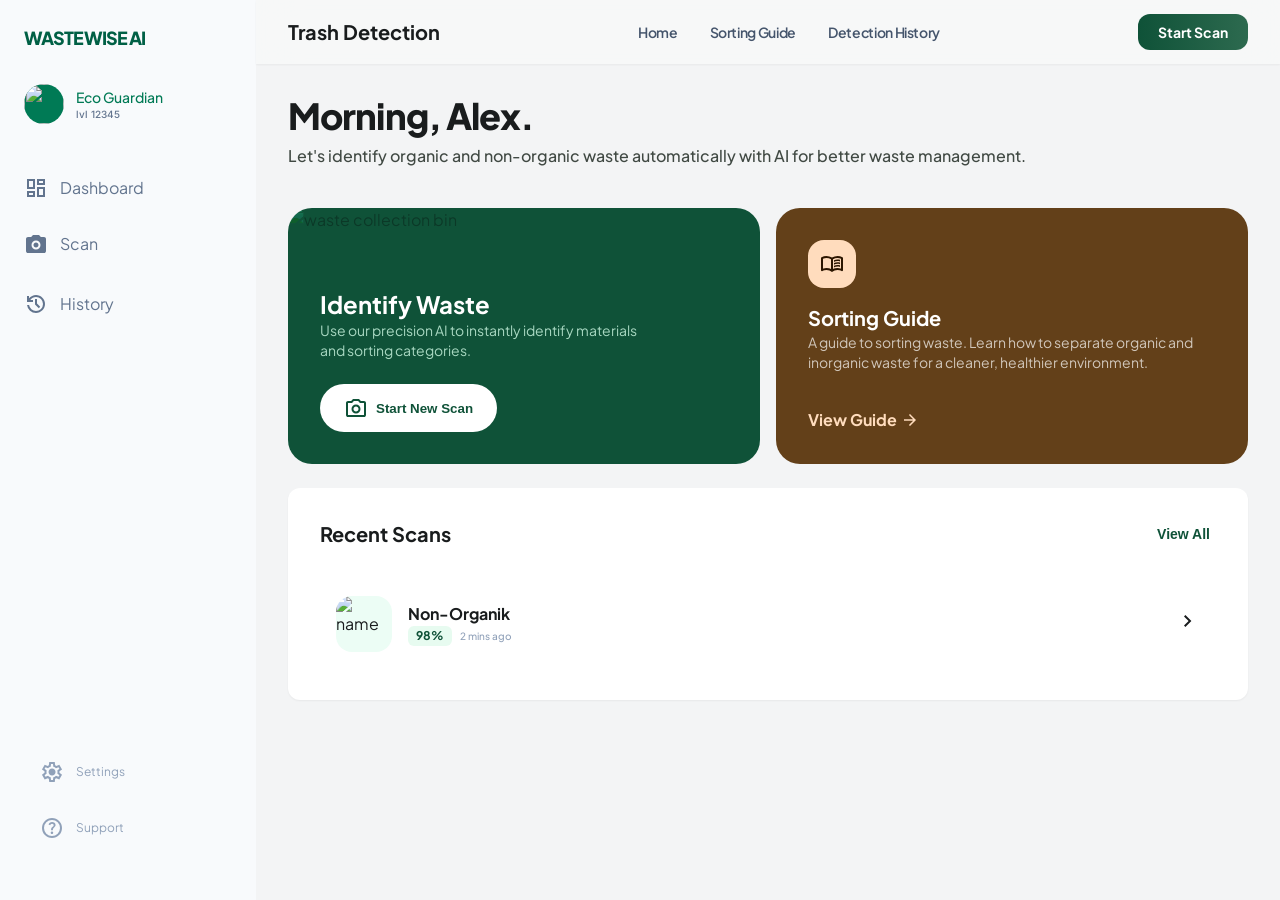
==== templates/dashboard.html @ e3025973 "flask project" ====
<!doctype html>
<html lang="en">
  <head>
    <meta charset="utf-8" />
    <meta content="width=device-width, initial-scale=1.0" name="viewport" />
    <title>Dashboard</title>
    <link rel="stylesheet" href="/static/main.css" />
    <!-- <link
      rel="stylesheet"
      href="{{ url_for('static', filename='main.css') }}"
    /> -->
  </head>
  <body class="body-dashboard">
    <aside>
      <div class="sidebar-container">
        <h1 class="title-app">WasteWise AI</h1>
        <div class="sidebar-user">
          <div class="sidebar-user-image">
            <img
              class="image-user"
              data-alt="image-user"
              src="https://lh3.googleusercontent.com/aida-public/[base64]"
            />
          </div>
          <div>
            <p class="user-name">Eco Guardian</p>
            <p class="user-description">lvl 12345</p>
          </div>
        </div>
      </div>
      <nav class="sidebar-nav">
        <a class="sidebar-menu" href="/dashboard">
          <svg
            xmlns="http://www.w3.org/2000/svg"
            width="24"
            height="24"
            viewBox="0 0 24 24"
          >
            <path
              fill="currentColor"
              d="M13 9V3h8v6zM3 13V3h8v10zm10 8V11h8v10zM3 21v-6h8v6zm2-10h4V5H5zm10 8h4v-6h-4zm0-12h4V5h-4zM5 19h4v-2H5zm4-2"
            />
          </svg>
          <span class="font-headline font-medium text-sm">Dashboard</span>
        </a>
        <a class="sidebar-menu" href="/scan">
          <svg
            xmlns="http://www.w3.org/2000/svg"
            width="24"
            height="24"
            viewBox="0 0 24 24"
          >
            <path
              fill="currentColor"
              d="M12 17.5q1.875 0 3.188-1.312T16.5 13t-1.312-3.187T12 8.5T8.813 9.813T7.5 13t1.313 3.188T12 17.5m0-2q-1.05 0-1.775-.725T9.5 13t.725-1.775T12 10.5t1.775.725T14.5 13t-.725 1.775T12 15.5M4 21q-.825 0-1.412-.587T2 19V7q0-.825.588-1.412T4 5h3.15L9 3h6l1.85 2H20q.825 0 1.413.588T22 7v12q0 .825-.587 1.413T20 21z"
            />
          </svg>
          <span class="font-headline font-medium text-sm">Scan</span>
        </a>
        <a class="sidebar-menu" href="/history">
          <svg
            xmlns="http://www.w3.org/2000/svg"
            width="24"
            height="24"
            viewBox="0 0 24 24"
          >
            <path
              fill="currentColor"
              d="M12 21q-3.45 0-6.012-2.287T3.05 13H5.1q.35 2.6 2.313 4.3T12 19q2.925 0 4.963-2.037T19 12t-2.037-4.962T12 5q-1.725 0-3.225.8T6.25 8H9v2H3V4h2v2.35q1.275-1.6 3.113-2.475T12 3q1.875 0 3.513.713t2.85 1.924t1.925 2.85T21 12t-.712 3.513t-1.925 2.85t-2.85 1.925T12 21m2.8-4.8L11 12.4V7h2v4.6l3.2 3.2z"
            />
          </svg>
          <span class="font-headline font-medium text-sm">History</span>
        </a>
      </nav>
      <div class="sidebar-down">
        <a class="sidebar-additional" href="/settings">
          <svg
            xmlns="http://www.w3.org/2000/svg"
            width="24"
            height="24"
            viewBox="0 0 24 24"
          >
            <path
              fill="currentColor"
              d="m9.25 22l-.4-3.2q-.325-.125-.612-.3t-.563-.375L4.7 19.375l-2.75-4.75l2.575-1.95Q4.5 12.5 4.5 12.338v-.675q0-.163.025-.338L1.95 9.375l2.75-4.75l2.975 1.25q.275-.2.575-.375t.6-.3l.4-3.2h5.5l.4 3.2q.325.125.613.3t.562.375l2.975-1.25l2.75 4.75l-2.575 1.95q.025.175.025.338v.674q0 .163-.05.338l2.575 1.95l-2.75 4.75l-2.95-1.25q-.275.2-.575.375t-.6.3l-.4 3.2zM11 20h1.975l.35-2.65q.775-.2 1.438-.587t1.212-.938l2.475 1.025l.975-1.7l-2.15-1.625q.125-.35.175-.737T17.5 12t-.05-.787t-.175-.738l2.15-1.625l-.975-1.7l-2.475 1.05q-.55-.575-1.212-.962t-1.438-.588L13 4h-1.975l-.35 2.65q-.775.2-1.437.588t-1.213.937L5.55 7.15l-.975 1.7l2.15 1.6q-.125.375-.175.75t-.05.8q0 .4.05.775t.175.75l-2.15 1.625l.975 1.7l2.475-1.05q.55.575 1.213.963t1.437.587zm1.05-4.5q1.45 0 2.475-1.025T15.55 12t-1.025-2.475T12.05 8.5q-1.475 0-2.488 1.025T8.55 12t1.013 2.475T12.05 15.5M12 12"
            />
          </svg>
          <span>Settings</span>
        </a>
        <a class="sidebar-additional" href="/support">
          <svg
            xmlns="http://www.w3.org/2000/svg"
            width="24"
            height="24"
            viewBox="0 0 24 24"
          >
            <path
              fill="currentColor"
              d="M12.838 17.638q.362-.363.362-.888t-.362-.888t-.888-.362t-.887.363t-.363.887t.363.888t.887.362t.888-.363M11.05 14.15h1.85q0-.825.188-1.3t1.062-1.3q.65-.65 1.025-1.238T15.55 8.9q0-1.4-1.025-2.15T12.1 6q-1.425 0-2.312.75T8.55 8.55l1.65.65q.125-.45.563-.975T12.1 7.7q.8 0 1.2.438t.4.962q0 .5-.3.938t-.75.812q-1.1.975-1.35 1.475t-.25 1.825M12 22q-2.075 0-3.9-.787t-3.175-2.138T2.788 15.9T2 12t.788-3.9t2.137-3.175T8.1 2.788T12 2t3.9.788t3.175 2.137T21.213 8.1T22 12t-.788 3.9t-2.137 3.175t-3.175 2.138T12 22m0-2q3.35 0 5.675-2.325T20 12t-2.325-5.675T12 4T6.325 6.325T4 12t2.325 5.675T12 20m0-8"
            />
          </svg>
          <span>Support</span>
        </a>
      </div>
    </aside>

    <div class="dashboard-container">
      <!-- TopMenu -->
      <header class="top-menu-container glass-panel">
        <div class="top-menu">
          <h2 class="top-menu-label">Trash Detection</h2>
          <div class="top-menu-list">
            <a class="menu" href="/">Home</a>
            <a class="menu" href="/sorting-guide">Sorting Guide</a>
            <a class="menu" href="/history">Detection History</a>
          </div>
          <div class="top-menu-right">
            <button class="scan-button">Start Scan</button>
          </div>
        </div>
      </header>

      <!-- Page Content -->
      <main class="page-content-container">
        <div class="page-content-header">
          <div>
            <h1 class="page-content-greeting">Morning, Alex.</h1>
            <p class="page-conten-subline">
              Let's identify organic and non-organic waste automatically with AI
              for better waste management.
            </p>
          </div>
        </div>

        <!-- Grid Layout -->
        <div class="grid-content">
          <div class="grid-content-wrap">
            <div class="grid-content-group-identify">
              <div class="identify-image-wrap">
                <img
                  alt="waste collection bin"
                  class="identify-image"
                  src="https://lh3.googleusercontent.com/aida-public/[base64]"
                />
              </div>
              <div class="identify-text">
                <h3>Identify Waste</h3>
                <p>
                  Use our precision AI to instantly identify materials and
                  sorting categories.
                </p>
                <button class="identify-button">
                  <svg
                    xmlns="http://www.w3.org/2000/svg"
                    width="24"
                    height="24"
                    viewBox="0 0 24 24"
                  >
                    <path
                      fill="currentColor"
                      d="M12 17.5q1.875 0 3.188-1.312T16.5 13t-1.312-3.187T12 8.5T8.813 9.813T7.5 13t1.313 3.188T12 17.5m0-2q-1.05 0-1.775-.725T9.5 13t.725-1.775T12 10.5t1.775.725T14.5 13t-.725 1.775T12 15.5M4 21q-.825 0-1.412-.587T2 19V7q0-.825.588-1.412T4 5h3.15L9 3h6l1.85 2H20q.825 0 1.413.588T22 7v12q0 .825-.587 1.413T20 21zm0-2h16V7h-4.05l-1.825-2h-4.25L8.05 7H4zm8-6"
                    />
                  </svg>
                  Start New Scan
                </button>
              </div>
            </div>
            <div class="grid-content-group-guide">
              <div>
                <div class="guide-icon">
                  <svg
                    xmlns="http://www.w3.org/2000/svg"
                    width="24"
                    height="24"
                    viewBox="0 0 24 24"
                  >
                    <path
                      fill="currentColor"
                      d="M14 9.9V8.2q.825-.35 1.688-.525T17.5 7.5q.65 0 1.275.1T20 7.85v1.6q-.6-.225-1.213-.337T17.5 9q-.95 0-1.825.238T14 9.9m0 5.5v-1.7q.825-.35 1.688-.525T17.5 13q.65 0 1.275.1t1.225.25v1.6q-.6-.225-1.213-.338T17.5 14.5q-.95 0-1.825.225T14 15.4m0-2.75v-1.7q.825-.35 1.688-.525t1.812-.175q.65 0 1.275.1T20 10.6v1.6q-.6-.225-1.213-.338T17.5 11.75q-.95 0-1.825.238T14 12.65M6.5 16q1.175 0 2.288.263T11 17.05V7.2q-1.025-.6-2.175-.9T6.5 6q-.9 0-1.788.175T3 6.7v9.9q.875-.3 1.738-.45T6.5 16m6.5 1.05q1.1-.525 2.213-.787T17.5 16q.9 0 1.763.15T21 16.6V6.7q-.825-.35-1.713-.525T17.5 6q-1.175 0-2.325.3T13 7.2zM12 20q-1.2-.95-2.6-1.475T6.5 18q-1.05 0-2.062.275T2.5 19.05q-.525.275-1.012-.025T1 18.15V6.1q0-.275.138-.525T1.55 5.2q1.15-.6 2.4-.9T6.5 4q1.45 0 2.838.375T12 5.5q1.275-.75 2.663-1.125T17.5 4q1.3 0 2.55.3t2.4.9q.275.125.413.375T23 6.1v12.05q0 .575-.487.875t-1.013.025q-.925-.5-1.937-.775T17.5 18q-1.5 0-2.9.525T12 20m-5-8.35"
                    />
                  </svg>
                </div>
                <h3 class="guide-headline">Sorting Guide</h3>
                <p class="guide-description base">
                  A guide to sorting waste. Learn how to separate organic and
                  inorganic
                  <span
                    class="guide-more"
                    data-full="A guide to sorting waste. Learn how to separate organic and
                  inorganic waste for a cleaner, healthier environment."
                    >more...</span
                  >
                </p>
                <p class="guide-description desktop">
                  A guide to sorting waste. Learn how to separate organic and
                  inorganic waste for a cleaner, healthier environment.
                </p>
              </div>
              <a class="view-guide" href="#">
                View Guide
                <svg
                  xmlns="http://www.w3.org/2000/svg"
                  width="18"
                  height="18"
                  viewBox="0 0 24 24"
                  class="icon-view-guide"
                >
                  <path
                    fill="currentColor"
                    d="M16.175 13H4v-2h12.175l-5.6-5.6L12 4l8 8l-8 8l-1.425-1.4z"
                  />
                </svg>
              </a>
            </div>
          </div>
          <div class="grid-recent-scans">
            <div class="recent-scans-header">
              <h3 class="recent-scans-headline">Recent Scans</h3>
              <button class="recent-scans-view-all">View All</button>
            </div>
            <div class="recent-scans-table">
              <div class="recent-scans-data">
                <div class="recent-scans-image-wrap">
                  <img
                    alt="name"
                    class="recent-scans-image"
                    src="https://lh3.googleusercontent.com/aida-public/[base64]"
                  />
                </div>
                <div class="recents-scans-detail">
                  <h4 class="scans-type">Non-Organik</h4>
                  <div class="scans-info">
                    <span class="scans-accuracy">98%</span>
                    <span class="scans-time">2 mins ago</span>
                  </div>
                </div>
                <div class="scans-more-detail">
                  <svg
                    xmlns="http://www.w3.org/2000/svg"
                    width="24"
                    height="24"
                    viewBox="0 0 24 24"
                    class="more-icon"
                  >
                    <path
                      fill="currentColor"
                      d="M12.6 12L8 7.4L9.4 6l6 6l-6 6L8 16.6z"
                    />
                  </svg>
                </div>
              </div>
            </div>
          </div>
        </div>
      </main>
    </div>

    <!-- Mobile Navigation -->
    <nav class="bottom-nav">
      <button class="bottom-nav-button">
        <svg
          xmlns="http://www.w3.org/2000/svg"
          width="24"
          height="24"
          viewBox="0 0 24 24"
        >
          <path
            fill="currentColor"
            d="M13 9V3h8v6zM3 13V3h8v10zm10 8V11h8v10zM3 21v-6h8v6zm2-10h4V5H5zm10 8h4v-6h-4zm0-12h4V5h-4zM5 19h4v-2H5zm4-2"
          />
        </svg>
        <span class="bottom-nav-text">Dashboard</span>
      </button>
      <button class="bottom-nav-button">
        <svg
          xmlns="http://www.w3.org/2000/svg"
          width="24"
          height="24"
          viewBox="0 0 24 24"
        >
          <path
            fill="currentColor"
            d="M12 17.5q1.875 0 3.188-1.312T16.5 13t-1.312-3.187T12 8.5T8.813 9.813T7.5 13t1.313 3.188T12 17.5m0-2q-1.05 0-1.775-.725T9.5 13t.725-1.775T12 10.5t1.775.725T14.5 13t-.725 1.775T12 15.5M4 21q-.825 0-1.412-.587T2 19V7q0-.825.588-1.412T4 5h3.15L9 3h6l1.85 2H20q.825 0 1.413.588T22 7v12q0 .825-.587 1.413T20 21z"
          />
        </svg>
        <span class="bottom-nav-text">Scan</span>
      </button>
      <button class="bottom-nav-button">
        <svg
          xmlns="http://www.w3.org/2000/svg"
          width="24"
          height="24"
          viewBox="0 0 24 24"
        >
          <path
            fill="currentColor"
            d="M12 21q-3.45 0-6.012-2.287T3.05 13H5.1q.35 2.6 2.313 4.3T12 19q2.925 0 4.963-2.037T19 12t-2.037-4.962T12 5q-1.725 0-3.225.8T6.25 8H9v2H3V4h2v2.35q1.275-1.6 3.113-2.475T12 3q1.875 0 3.513.713t2.85 1.924t1.925 2.85T21 12t-.712 3.513t-1.925 2.85t-2.85 1.925T12 21m2.8-4.8L11 12.4V7h2v4.6l3.2 3.2z"
          />
        </svg>
        <span class="bottom-nav-text">Scan</span>
      </button>
      <button class="bottom-nav-button">
        <svg
          xmlns="http://www.w3.org/2000/svg"
          width="24"
          height="24"
          viewBox="0 0 24 24"
        >
          <path
            fill="currentColor"
            d="M12 20q-.825 0-1.412-.587T10 18t.588-1.412T12 16t1.413.588T14 18t-.587 1.413T12 20m0-6q-.825 0-1.412-.587T10 12t.588-1.412T12 10t1.413.588T14 12t-.587 1.413T12 14m0-6q-.825 0-1.412-.587T10 6t.588-1.412T12 4t1.413.588T14 6t-.587 1.413T12 8"
          />
        </svg>
        <span class="bottom-nav-text">More</span>
      </button>
    </nav>
    <script>
      const links = document.querySelectorAll(".sidebar-menu");
      const currentPage = window.location.pathname;

      links.forEach((link) => {
        if (link.getAttribute("href") === currentPage) {
          link.classList.add("active");
        }
      });
    </script>
  </body>
</html>
---- static/main.css ----
@import url("https://fonts.googleapis.com/css2?family=Inter:ital,opsz,wght@0,14..32,100..900;1,14..32,100..900&family=Plus+Jakarta+Sans:ital,wght@0,200..800;1,200..800&display=swap");
@import url("https://fonts.googleapis.com/css2?family=Plus+Jakarta+Sans:ital,wght@0,200..800;1,200..800&display=swap");

:root {
  --primary-color: #0f5238;
  --secondary-color: #657c6f;
  --tertiary-color: #634019;
  --neutral-color: #f8f9fa;
  --on-surface-color: #191c1d;
  --font-primary: "Plus Jakarta Sans", sans-serif;
  --font-secondary: "Inter", sans-serif;
}

html {
  font-family: var(--font-primary);
  line-height: 1.5;
}

h1,
h2,
h3,
h4,
p {
  margin: 0;
  padding: 0;
}

*,
::after,
::before {
  box-sizing: border-box;
  border-width: 0;
  border-style: solid;
  border-color: #e5e7eb;
}

.glass-panel {
  background: rgba(248, 249, 250, 0.7);
  backdrop-filter: blur(20px);
  -webkit-backdrop-filter: blur(20px);
}

body.body-dashboard {
  display: flex;
  background-color: var(--neutral-color);
  color: var(--on-surface-color);
  min-height: 100vh;
  margin: 0;
}

.body-dashboard aside {
  /* display: flex;
  flex-direction: column; */
  display: none;
  height: 100vh;
  width: 256px;
  position: fixed;
  left: 0;
  top: 0;
  background-color: #f8fafc;
  padding-top: 24px;
  padding-bottom: 24px;
  z-index: 40;
  transition-timing-function: cubic-bezier(0.4, 0, 0.2, 1);
}

.title-app {
  font-size: 18px;
  line-height: calc(1.75 / 1.125);
  font-weight: 900;
  color: #006045;
  letter-spacing: -0.05em;
  text-transform: uppercase;
}

.sidebar-container {
  padding-left: 24px;
  padding-right: 24px;
  margin-bottom: 40px;
}

.sidebar-user {
  margin-top: 32px;
  display: flex;
  align-items: center;
  gap: 12px;
}

.sidebar-user-image {
  width: 40px;
  height: 40px;
  border-radius: 9999px;
  background-color: #007a55;
  display: flex;
  align-items: center;
  justify-content: center;
  overflow: hidden;
}

.sidebar-user-image img {
  width: 100%;
  height: 100%;
  object-fit: cover;
}

p.user-name {
  font-family: var(--font-primary);
  font-weight: 500;
  font-size: 14px;
  color: #007a55;
  line-height: calc(1.25 / 0.875);
}

p.user-description {
  font-family: var(--font-secondary);
  font-size: 10px;
  font-weight: 500;
  color: #62748e;
  /* margin-top: 2px; */
}

nav.sidebar-nav {
  display: flex;
  flex-direction: column;
  gap: 4px;
  flex: 1;
}

nav.sidebar-nav > :not(:last-child) {
  margin-bottom: 4px;
}

.sidebar-nav .sidebar-menu {
  display: flex;
  align-items: center;
  gap: 12px;
  color: #62748e;
  margin: 4px 8px 0px 8px;
  /* margin-left: 8px;
  margin-right: 8px; */
  padding: 12px 16px 12px 16px;
  border-radius: 9999px;
  transition-property: all;
  transition-timing-function: cubic-bezier(0.4, 0, 0.2, 1);
  transition-duration: 150ms;
  text-decoration: none;
}

.sidebar-nav .sidebar-menu:first-child {
  margin: 0px 8px 0px 8px;
}

.sidebar-nav .sidebar-menu:hover {
  background-color: #e2e8f0bf;
}

.sidebar-menu.active {
  background-color: #d0fae5bf;
  color: #006045;
}

.sidebar-down {
  display: flex;
  flex-direction: column;
  gap: 4px;
  margin-top: auto;
  padding: 24px 16px;
  border-top: 0px solid;
}

.sidebar-down > :not(:last-child) {
  margin-bottom: 4px;
}

.sidebar-additional {
  display: flex;
  align-items: center;
  gap: 12px;
  color: #90a1b9;
  margin-left: 8px;
  margin-right: 8px;
  padding: 12px 16px 12px 16px;
  transition-property: all;
  transition-timing-function: cubic-bezier(0.4, 0, 0.2, 1);
  transition-duration: 150ms;
  font-size: 12px;
  line-height: calc(1 / 0.75);
  text-decoration: none;
}

.sidebar-additional:hover {
  color: #009966;
}

.dashboard-container {
  flex: 1;
  min-height: 100vh;
  background-color: #f3f4f5;
  transition-property: all;
  transition-timing-function: cubic-bezier(0.4, 0, 0.2, 1);
  transition-duration: 150ms;
}

.top-menu-container {
  position: fixed;
  top: 0;
  right: 0;
  left: 0;
  z-index: 50;
  box-shadow:
    0 0 #0000,
    0 0 #0000,
    0 1px 2px 0 rgb(0 0 0 / 0.05);
}

.top-menu {
  display: flex;
  justify-content: space-between;
  align-items: center;
  padding: 0 32px 0 32px;
  height: 64px;
  max-width: 80rem;
  margin-inline: auto;
}

.top-menu-label {
  font-family: var(--font-primary);
  font-weight: 700;
  font-size: 20px;
  line-height: calc(1.75 / 1.25);
}

.top-menu-list {
  display: none;
  align-items: center;
  gap: 32px;
}

@media (min-width: 1024px) {
  .top-menu-list {
    display: flex;
  }
}

.menu {
  font-family: var(--font-primary);
  font-weight: 600;
  font-size: 14px;
  line-height: calc(1.25 / 0.875);
  letter-spacing: -0.025em;
  color: #45556c;
  transition-property: all;
  transition-timing-function: cubic-bezier(0.4, 0, 0.2, 1);
  transition-duration: 150ms;
  text-decoration: none;
}

.menu:hover {
  color: #009966;
}

.menu.active {
  color: #007a55;
  border-bottom: 2px solid #006045;
  padding-bottom: 4px;
}

.top-menu-right {
  display: flex;
  align-items: center;
  gap: 16px;
}

.scan-button {
  background-image: linear-gradient(to right, var(--primary-color), #2d6a4f);
  color: #ffffff;
  padding: 8px 20px 8px 20px;
  border-color: transparent;
  border-radius: 12px;
  font-size: 14px;
  line-height: calc(1.25 / 0.875);
  font-family: var(--font-primary);
  font-weight: 700;
  transition-property: all;
  transition-timing-function: cubic-bezier(0.4, 0, 0.2, 1);
  transition-duration: 150ms;
}

.scan-button:hover {
  opacity: 90%;
  cursor: pointer;
  scale: 105% 105%;
}

.page-content-container {
  /* padding: 96px 32px 48px 32px; */
  padding: 96px 32px 98px 32px;
  flex: 1;
  /* padding: 40px; */
  max-width: 80rem;
  margin-inline: auto;
  overflow-y: auto;
}

.page-content-header {
  display: flex;
  flex-direction: column;
  justify-content: space-between;
  margin-bottom: 40px;
  gap: 24px;
}

h1.page-content-greeting {
  font-size: 36px;
  line-height: calc(2.5 / 2.25);
  font-weight: 800;
  color: #191c1d;
  font-family: var(--font-primary);
  letter-spacing: -0.025em;
  margin-bottom: 8px;
}

p.page-conten-subline {
  color: #404943;
  font-weight: 500;
}

.grid-content {
  display: grid;
  grid-template-columns: repeat(1, minmax(0, 1fr));
  gap: 24px;
  grid-auto-rows: min-content;
}

.grid-content-wrap {
  display: grid;
  grid-template-columns: repeat(1, minmax(0, 1fr));
  grid-column: span 10 / span 10;
  gap: 16px;
}

@media (min-width: 640px) {
  .grid-content-wrap {
    grid-template-columns: repeat(2, minmax(0, 1fr));
  }
}

.grid-content-group-identify {
  position: relative;
  overflow: hidden;
  border-radius: 24px;
  background-color: var(--primary-color);
  height: 256px;
  display: flex;
  flex-direction: column;
  justify-content: flex-end;
  padding: 32px;
}

.identify-image-wrap {
  position: absolute;
  inset: 0;
  opacity: 40%;
  mix-blend-mode: overlay;
}

img.identify-image {
  width: 100%;
  height: 100%;
  object-fit: cover;
}

.identify-text {
  position: relative;
  z-index: 10;
}

.identify-text h3 {
  color: #ffffff;
  font-size: 24px;
  line-height: calc(2 / 1.5);
}

.identify-text p {
  color: #d0fae5cc;
  font-size: 14px;
  line-height: calc(1.25 / 0.875);
  margin-bottom: 24px;
  max-width: 320px;
}

.identify-button {
  background-color: #ffffff;
  color: var(--primary-color);
  padding: 12px 24px;
  border: 0px solid transparent;
  border-radius: 9999px;
  font-weight: 700;
  display: flex;
  align-items: center;
  gap: 8px;
  width: fit-content;
  transition-property: transform;
  transition-timing-function: cubic-bezier(0.4, 0, 0.2, 1);
  transition-duration: 150ms;
  cursor: pointer;
}

button.identify-button:active {
  transform: scale(0.95);
}

.grid-content-group-guide {
  background-color: var(--tertiary-color);
  color: #ffd1a7;
  border-radius: 24px;
  padding: 32px;
  display: flex;
  flex-direction: column;
  justify-content: space-between;
  height: 256px;
  border-style: none;
}

.guide-icon {
  width: 48px;
  height: 48px;
  background-color: #ffdcbd;
  border-radius: 16px;
  display: flex;
  align-items: center;
  justify-content: center;
  margin-bottom: 16px;
  color: #2c1600;
}

.guide-headline {
  font-size: 20px;
  line-height: calc(1.75 / 1.25);
  font-weight: 700;
  color: #ffffff;
  font-family: var(--font-primary);
}

.guide-description {
  color: #ffffffb3;
  font-size: 14px;
  line-height: calc(1.25 / 0.875);
}

.guide-more {
  display: none;
}

.guide-description.base {
  display: none;
}

@media (max-width: 1023px) {
  .guide-description.base {
    display: block;
  }

  .guide-description.desktop {
    display: none;
  }

  .guide-more {
    display: block;
    position: relative;
    cursor: pointer;
    user-select: none;
  }

  .guide-more::after {
    content: attr(data-full);
    position: absolute;
    bottom: 125%;
    left: 0;
    background: #333;
    color: #fff;
    padding: 6px 10px;
    border-radius: 6px;
    white-space: normal;
    max-width: 300px;
    opacity: 0;
    transition: 0.2s;
  }

  .guide-more:hover,
  .guide-more:focus {
    text-decoration: underline;
  }

  .guide-more:hover::after,
  .guide-more:focus::after {
    opacity: 1;
  }

  /* .guide-more.active::after {
    opacity: 1;
  } */
  /* .guide-more:hover::after {
    opacity: 1;
  } */
}

.view-guide {
  color: #ffdcbd;
  font-weight: 700;
  display: flex;
  align-items: center;
  gap: 4px;
  transition-property: transform;
  transition-timing-function: cubic-bezier(0.4, 0, 0.2, 1);
  transition-duration: 150ms;
  text-decoration: none;
}

.view-guide:hover {
  transform: translate(0.25rem, 0);
}

.icon-view-guide {
  font-size: 14px;
  line-height: calc(1.25 / 0.875);
}

.grid-recent-scans {
  grid-column: span 10 / span 10;
  background-color: #ffffff;
  border-radius: 12px;
  padding: 32px;
  box-shadow:
    0 0 #0000,
    0 0 #0000,
    0 1px 2px 0 rgb(0 0 0 / 0.05);
}

.recent-scans-header {
  display: flex;
  justify-content: space-between;
  align-items: center;
  margin-bottom: 32px;
}

.recent-scans-headline {
  font-size: 20px;
  line-height: calc(1.75 / 1.25);
  font-family: var(--font-primary);
}

.recent-scans-view-all {
  color: var(--primary-color);
  font-size: 14px;
  font-weight: 700;
  line-height: calc(1.25 / 0.875);
  text-decoration: none;
  background: transparent;
  border-style: none;
  cursor: pointer;
}

.recent-scans-view-all:hover {
  text-decoration: underline;
}

.recent-scans-table > :not(:last-child) {
  margin-bottom: 16px;
}

.recent-scans-data {
  display: flex;
  align-items: center;
  gap: 16px;
  padding: 16px;
  border-radius: 16px;
  transition-property: color;
  transition-timing-function: cubic-bezier(0.4, 0, 0.2, 1);
  transition-duration: 150ms;
  cursor: pointer;
}

.recent-scans-data:hover {
  background-color: #f3f4f5;
}

.recent-scans-image-wrap {
  width: 56px;
  height: 56px;
  border-radius: 16px;
  background-color: #ecfdf5;
  overflow: hidden;
}

.recent-scans-image {
  width: 100%;
  height: 100%;
  object-fit: cover;
}

.recents-scans-detail {
  flex: 1;
}

.scans-type {
  font-weight: 700;
  color: #191c1d;
}

.scans-info {
  display: flex;
  align-items: center;
  gap: 8px;
}

.scans-accuracy {
  font-size: 12px;
  line-height: calc(1 / 0.75);
  font-weight: 700;
  color: var(--primary-color);
  background-color: #b1f0ce4d;
  padding: 2px 8px;
  border-radius: 6px;
}

.scans-time {
  font-size: 10px;
  color: #90a1b9;
  font-weight: 500;
}

.scans-more-detail {
  text-align: right;
}

.recent-scans-data svg.more-icon {
  transition-property: color;
  transition-timing-function: cubic-bezier(0.4, 0, 0.2, 1);
  transition-duration: 150ms;
}

.recent-scans-data:hover svg.more-icon {
  color: var(--primary-color);
}

/* @media (min-width: 1200px) {
} */

.bottom-nav {
  position: fixed;
  bottom: 0;
  left: 0;
  right: 0;
  background-color: #ffffffcc;
  backdrop-filter: blur(16px);
  padding: 16px 24px 16px 24px;
  display: flex;
  justify-content: space-between;
  align-items: center;
  z-index: 50;
  box-shadow: 0 0 #0000 0 0 #0000 0 -4px 20px rgba(0, 0, 0, 0.05);
}

.bottom-nav-button {
  display: flex;
  flex-direction: column;
  align-items: center;
  gap: 4px;
  color: #90a1b9;
  background-color: transparent;
}

.bottom-nav-text {
  font-size: 10px;
  font-weight: 700;
}

@media (min-width: 768px) {
  .body-dashboard aside {
    display: flex;
    flex-direction: column;
  }

  .page-content-container {
    padding: 96px 32px 48px 32px;
  }

  .dashboard-container {
    margin-left: 256px;
  }

  .top-menu-container {
    left: 256px;
  }

  .page-content-header {
    flex-direction: row;
    align-items: flex-end;
  }

  .grid-content {
    grid-template-columns: repeat(10, minmax(0, 1fr));
  }

  /* .grid-content-wrap {
    grid-column: span 10 / span 10;
  } */

  .bottom-nav {
    display: none;
  }
}
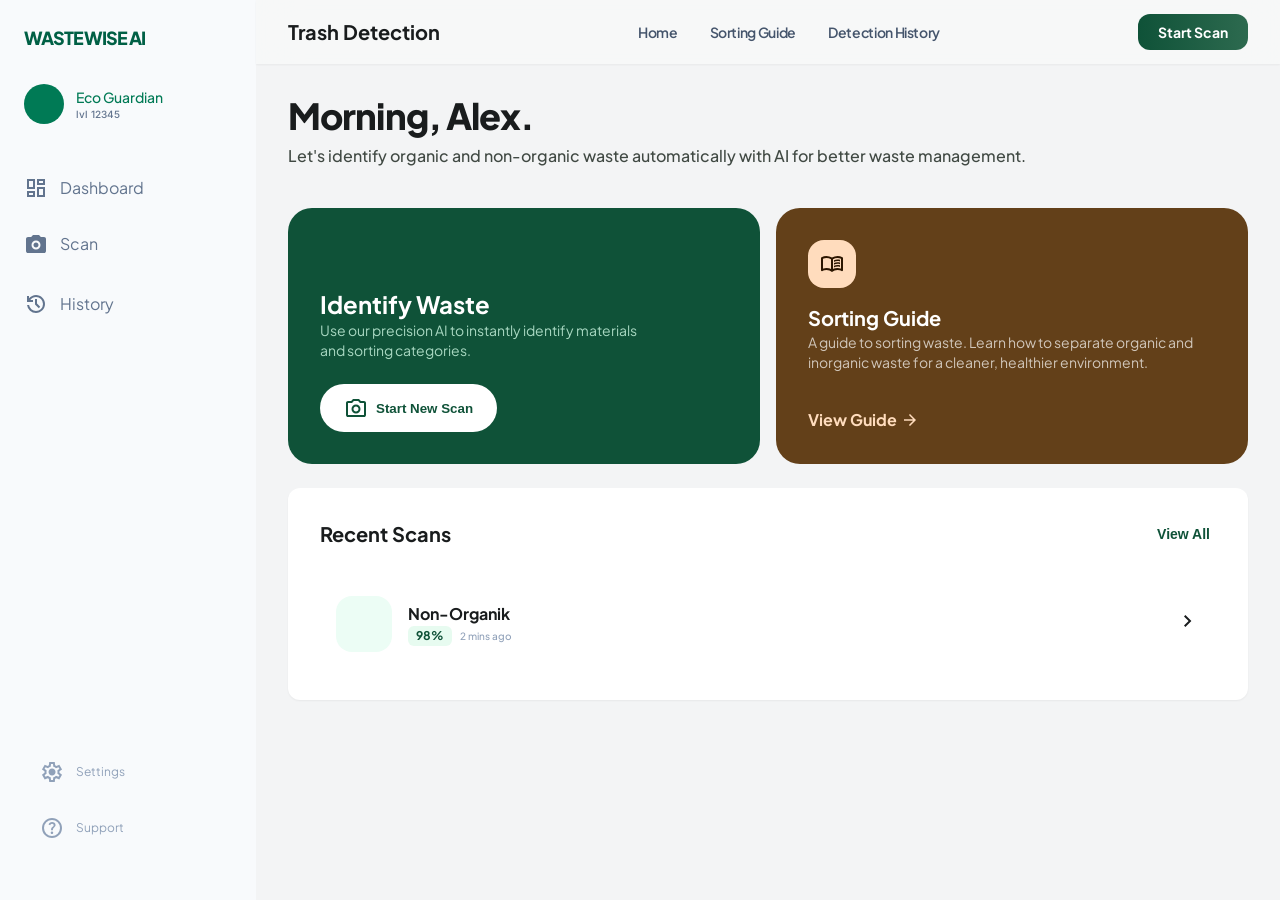
==== commit ee409282: "update" ====
--- a/templates/dashboard.html
+++ b/templates/dashboard.html
@@ -16,11 +16,11 @@
         <h1 class="title-app">WasteWise AI</h1>
         <div class="sidebar-user">
           <div class="sidebar-user-image">
-            <img
+            <!-- <img
               class="image-user"
               data-alt="image-user"
-              src="https://lh3.googleusercontent.com/aida-public/[base64]"
-            />
+              src=""
+            /> -->
           </div>
           <div>
             <p class="user-name">Eco Guardian</p>
@@ -136,13 +136,13 @@
         <div class="grid-content">
           <div class="grid-content-wrap">
             <div class="grid-content-group-identify">
-              <div class="identify-image-wrap">
+              <!-- <div class="identify-image-wrap">
                 <img
                   alt="waste collection bin"
                   class="identify-image"
-                  src="https://lh3.googleusercontent.com/aida-public/[base64]"
+                  src=""
                 />
-              </div>
+              </div> -->
               <div class="identify-text">
                 <h3>Identify Waste</h3>
                 <p>
@@ -221,11 +221,11 @@
             <div class="recent-scans-table">
               <div class="recent-scans-data">
                 <div class="recent-scans-image-wrap">
-                  <img
+                  <!-- <img
                     alt="name"
                     class="recent-scans-image"
-                    src="https://lh3.googleusercontent.com/aida-public/[base64]"
-                  />
+                    src=""
+                  /> -->
                 </div>
                 <div class="recents-scans-detail">
                   <h4 class="scans-type">Non-Organik</h4>
